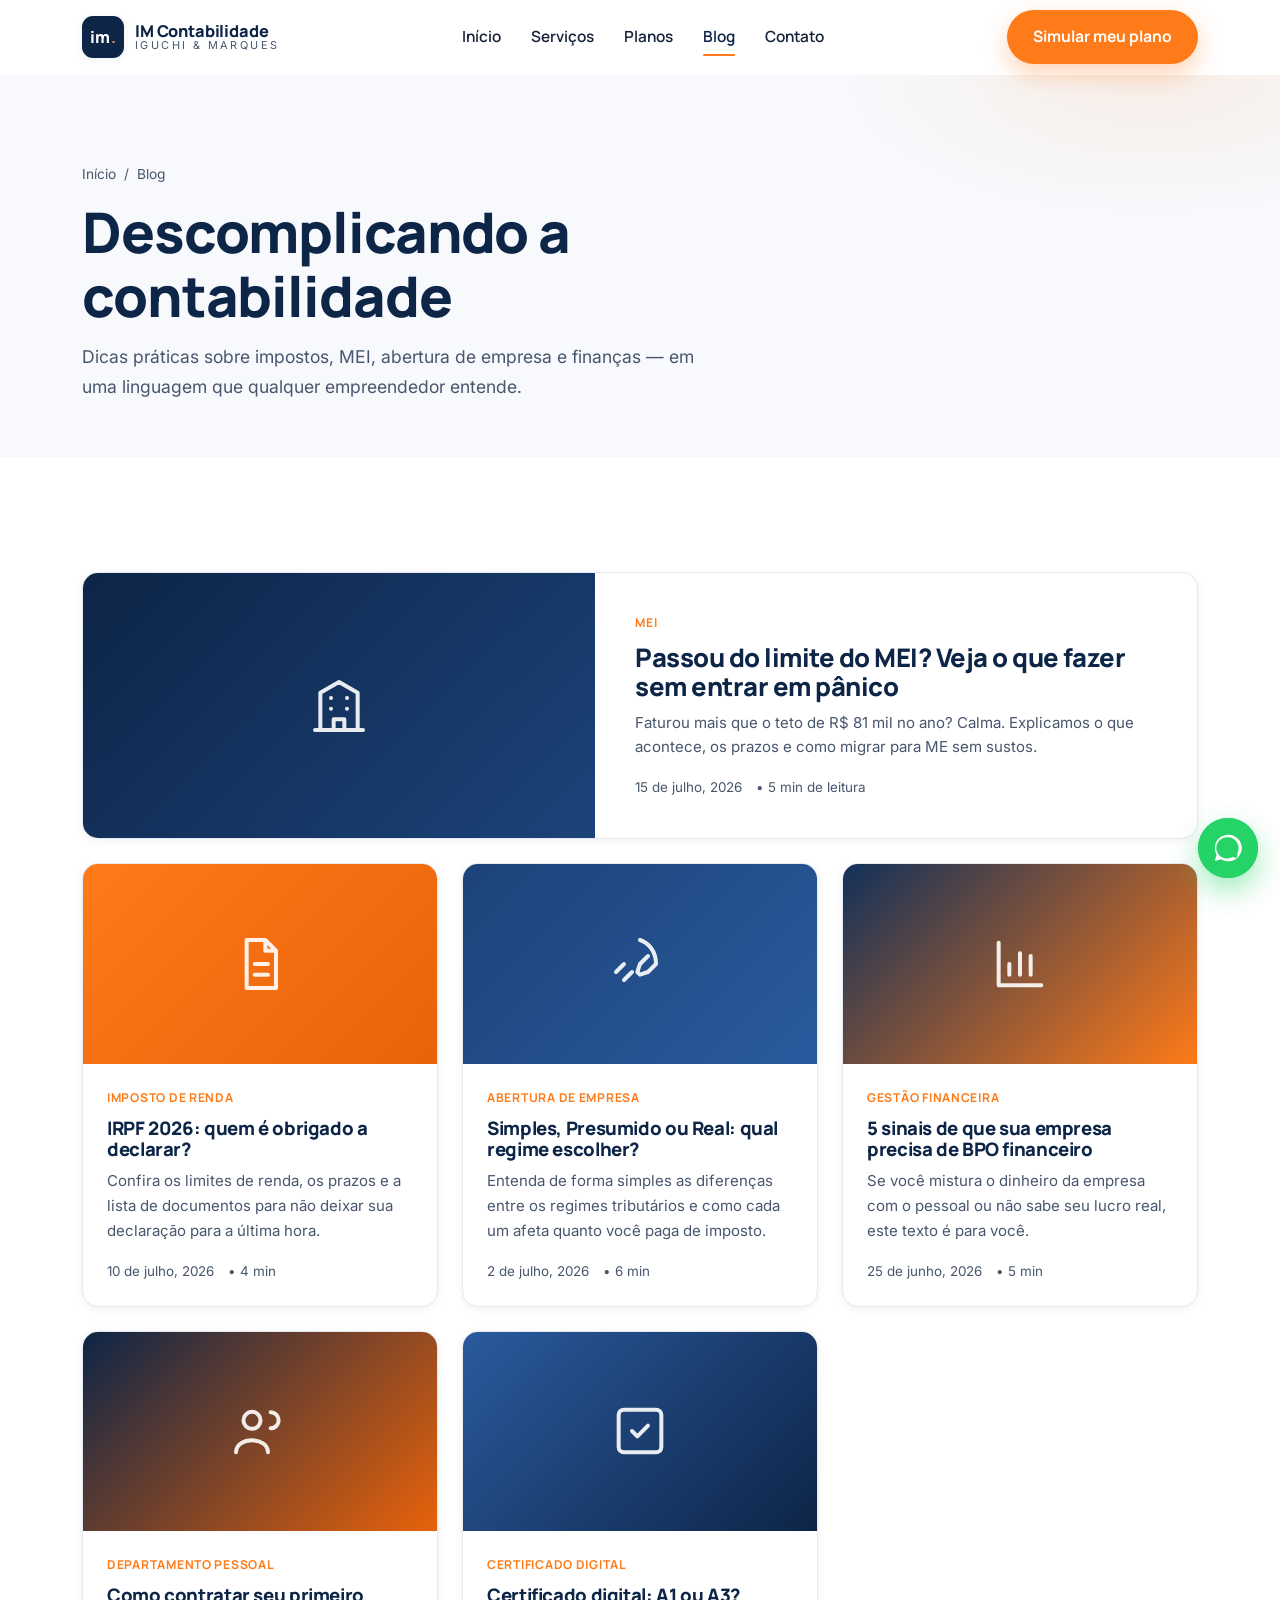
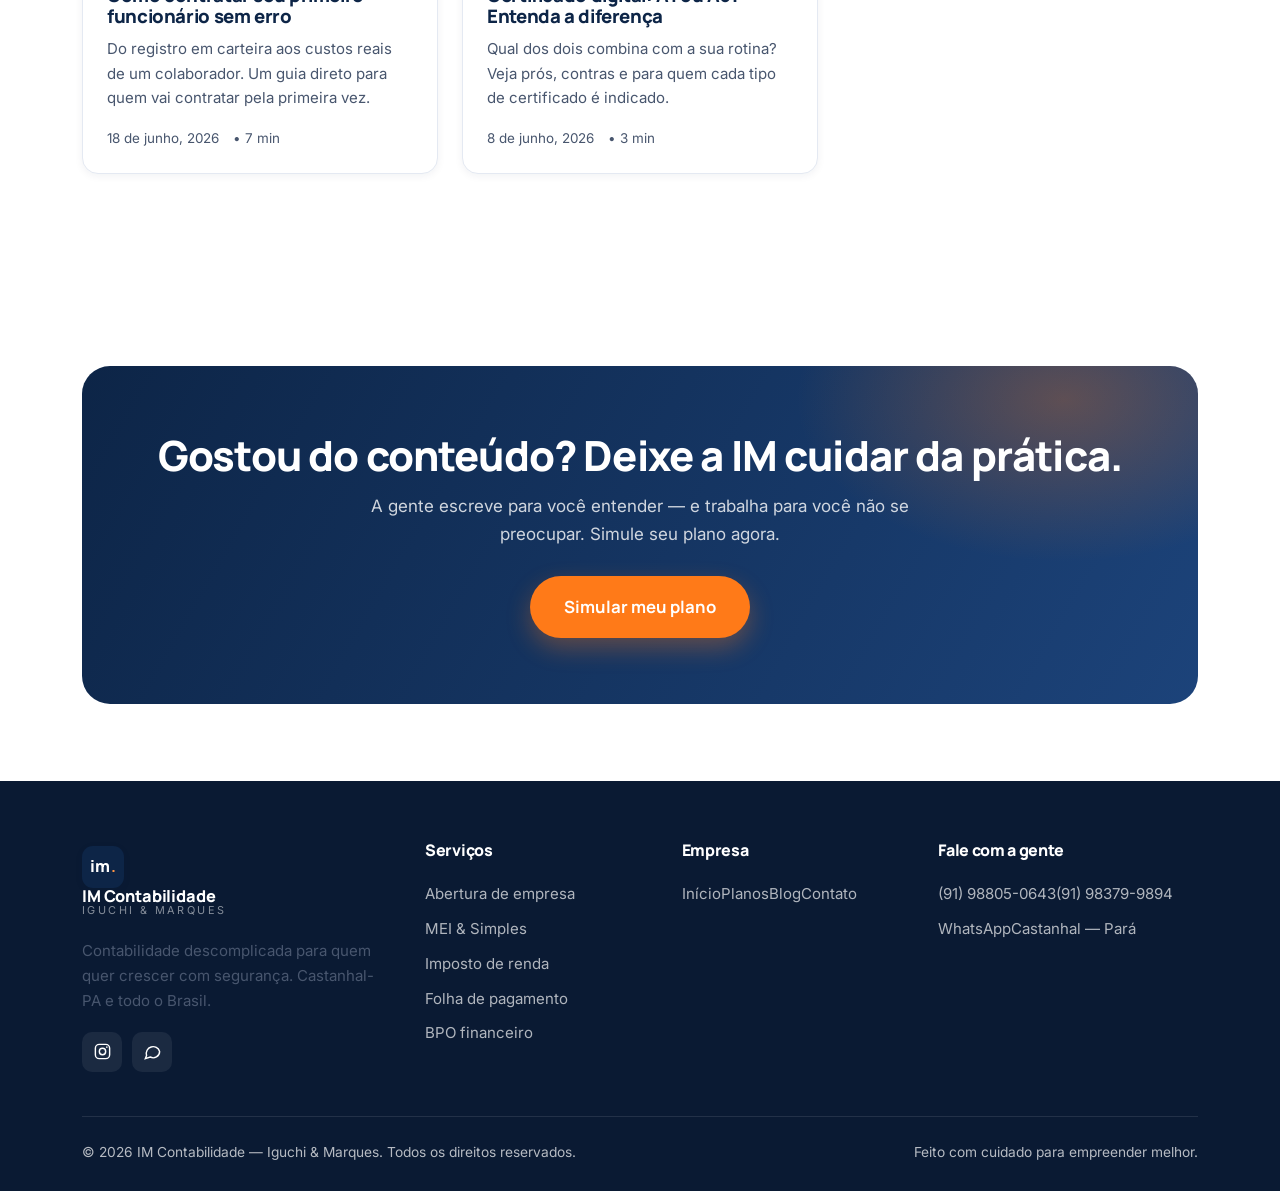
==== blog.html @ 1650a748 "Site institucional da IM Contabilidade (v1) Site estatico (HTML/CSS/JS puro) para a Iguchi & Marques" ====
<!DOCTYPE html>
<html lang="pt-BR">
<head>
  <meta charset="UTF-8" />
  <meta name="viewport" content="width=device-width, initial-scale=1.0" />
  <title>Blog — IM Contabilidade | Dicas de contabilidade e impostos</title>
  <meta name="description" content="Conteúdos práticos sobre MEI, imposto de renda, abertura de empresa e gestão financeira para empreendedores. Blog da IM Contabilidade." />
  <link rel="preconnect" href="https://fonts.googleapis.com" />
  <link rel="preconnect" href="https://fonts.gstatic.com" crossorigin />
  <link href="https://fonts.googleapis.com/css2?family=Manrope:wght@600;700;800&family=Inter:wght@400;500;600&display=swap" rel="stylesheet" />
  <link rel="icon" type="image/jpeg" href="assets/logo.jpeg" />
  <link rel="stylesheet" href="css/style.css" />
</head>
<body>

  <header class="header">
    <div class="container nav">
      <a href="index.html" class="logo" aria-label="IM Contabilidade">
        <span class="logo-mark"><span>im<b>.</b></span></span>
        <span class="logo-text"><strong>IM Contabilidade</strong><small>Iguchi &amp; Marques</small></span>
      </a>
      <nav class="nav-links">
        <a href="index.html">Início</a><a href="servicos.html">Serviços</a><a href="planos.html">Planos</a><a href="blog.html" class="active">Blog</a><a href="contato.html">Contato</a>
      </nav>
      <div class="nav-actions"><a href="planos.html" class="btn btn-primary">Simular meu plano</a></div>
      <button class="nav-toggle" aria-label="Menu"><span></span><span></span><span></span></button>
    </div>
    <div class="nav-mobile">
      <a href="index.html">Início</a><a href="servicos.html">Serviços</a><a href="planos.html">Planos</a><a href="blog.html">Blog</a><a href="contato.html">Contato</a>
      <a href="planos.html" class="btn btn-primary btn-block">Simular meu plano</a>
    </div>
  </header>

  <main>
    <section class="page-hero">
      <div class="container">
        <div class="crumbs reveal"><a href="index.html">Início</a> / <span>Blog</span></div>
        <h1 class="reveal d1">Descomplicando a contabilidade</h1>
        <p class="reveal d2">Dicas práticas sobre impostos, MEI, abertura de empresa e finanças — em uma linguagem que qualquer empreendedor entende.</p>
      </div>
    </section>

    <section class="section">
      <div class="container">
        <div class="grid grid-3">

          <!-- Post em destaque -->
          <div class="post-featured reveal">
            <article class="post-card">
              <a href="blog/mei-limite-faturamento.html" class="post-thumb" style="background:linear-gradient(135deg,var(--navy-800),var(--navy-600))">
                <svg viewBox="0 0 24 24" fill="none" stroke-width="1.5" stroke-linecap="round" stroke-linejoin="round"><path d="M3 21h18M5 21V7l7-4 7 4v14M9 9h.01M15 9h.01M9 13h.01M15 13h.01M10 21v-4h4v4"/></svg>
              </a>
              <div class="post-body">
                <span class="post-cat">MEI</span>
                <h3>Passou do limite do MEI? Veja o que fazer sem entrar em pânico</h3>
                <p>Faturou mais que o teto de R$ 81 mil no ano? Calma. Explicamos o que acontece, os prazos e como migrar para ME sem sustos.</p>
                <div class="post-meta"><span>15 de julho, 2026</span><span>• 5 min de leitura</span></div>
              </div>
            </article>
          </div>

          <article class="post-card reveal">
            <a href="blog/mei-limite-faturamento.html" class="post-thumb" style="background:linear-gradient(135deg,var(--orange-500),var(--orange-600))">
              <svg viewBox="0 0 24 24" fill="none" stroke-width="1.5" stroke-linecap="round" stroke-linejoin="round"><path d="M7 3h7l4 4v14H7zM14 3v4h4M10 12h5M10 16h5"/></svg>
            </a>
            <div class="post-body">
              <span class="post-cat">Imposto de Renda</span>
              <h3>IRPF 2026: quem é obrigado a declarar?</h3>
              <p>Confira os limites de renda, os prazos e a lista de documentos para não deixar sua declaração para a última hora.</p>
              <div class="post-meta"><span>10 de julho, 2026</span><span>• 4 min</span></div>
            </div>
          </article>

          <article class="post-card reveal d1">
            <a href="blog/mei-limite-faturamento.html" class="post-thumb" style="background:linear-gradient(135deg,var(--navy-600),var(--navy-500))">
              <svg viewBox="0 0 24 24" fill="none" stroke-width="1.5" stroke-linecap="round" stroke-linejoin="round"><path d="M12 3c3 1 6 4 6 9l-3 3-3 1-1-1 1-3 3-3M9 15l-3 3M6 12l-3 3"/></svg>
            </a>
            <div class="post-body">
              <span class="post-cat">Abertura de Empresa</span>
              <h3>Simples, Presumido ou Real: qual regime escolher?</h3>
              <p>Entenda de forma simples as diferenças entre os regimes tributários e como cada um afeta quanto você paga de imposto.</p>
              <div class="post-meta"><span>2 de julho, 2026</span><span>• 6 min</span></div>
            </div>
          </article>

          <article class="post-card reveal d2">
            <a href="blog/mei-limite-faturamento.html" class="post-thumb" style="background:linear-gradient(135deg,var(--navy-700),var(--orange-500))">
              <svg viewBox="0 0 24 24" fill="none" stroke-width="1.5" stroke-linecap="round" stroke-linejoin="round"><path d="M4 20V4M4 20h16M8 16v-4M12 16V8M16 16v-7"/></svg>
            </a>
            <div class="post-body">
              <span class="post-cat">Gestão Financeira</span>
              <h3>5 sinais de que sua empresa precisa de BPO financeiro</h3>
              <p>Se você mistura o dinheiro da empresa com o pessoal ou não sabe seu lucro real, este texto é para você.</p>
              <div class="post-meta"><span>25 de junho, 2026</span><span>• 5 min</span></div>
            </div>
          </article>

          <article class="post-card reveal">
            <a href="blog/mei-limite-faturamento.html" class="post-thumb" style="background:linear-gradient(135deg,var(--navy-800),var(--orange-600))">
              <svg viewBox="0 0 24 24" fill="none" stroke-width="1.5" stroke-linecap="round" stroke-linejoin="round"><circle cx="9" cy="8" r="3.2"/><path d="M3 20c0-3 3-4.5 6-4.5s6 1.5 6 4.5M16 5a3 3 0 010 6"/></svg>
            </a>
            <div class="post-body">
              <span class="post-cat">Departamento Pessoal</span>
              <h3>Como contratar seu primeiro funcionário sem erro</h3>
              <p>Do registro em carteira aos custos reais de um colaborador. Um guia direto para quem vai contratar pela primeira vez.</p>
              <div class="post-meta"><span>18 de junho, 2026</span><span>• 7 min</span></div>
            </div>
          </article>

          <article class="post-card reveal d1">
            <a href="blog/mei-limite-faturamento.html" class="post-thumb" style="background:linear-gradient(135deg,var(--navy-500),var(--navy-800))">
              <svg viewBox="0 0 24 24" fill="none" stroke-width="1.5" stroke-linecap="round" stroke-linejoin="round"><rect x="4" y="4" width="16" height="16" rx="2"/><path d="M9 12l2 2 4-4"/></svg>
            </a>
            <div class="post-body">
              <span class="post-cat">Certificado Digital</span>
              <h3>Certificado digital: A1 ou A3? Entenda a diferença</h3>
              <p>Qual dos dois combina com a sua rotina? Veja prós, contras e para quem cada tipo de certificado é indicado.</p>
              <div class="post-meta"><span>8 de junho, 2026</span><span>• 3 min</span></div>
            </div>
          </article>

        </div>
      </div>
    </section>

    <section class="section--tight">
      <div class="container">
        <div class="cta-band reveal">
          <h2>Gostou do conteúdo? Deixe a IM cuidar da prática.</h2>
          <p>A gente escreve para você entender — e trabalha para você não se preocupar. Simule seu plano agora.</p>
          <div class="cta-actions"><a href="planos.html" class="btn btn-primary btn-lg">Simular meu plano</a></div>
        </div>
      </div>
    </section>
  </main>

  <footer class="footer">
    <div class="container">
      <div class="footer-grid">
        <div>
          <a href="index.html" class="logo"><span class="logo-mark"><span>im<b>.</b></span></span><span class="logo-text"><strong>IM Contabilidade</strong><small>Iguchi &amp; Marques</small></span></a>
          <p class="footer-desc">Contabilidade descomplicada para quem quer crescer com segurança. Castanhal-PA e todo o Brasil.</p>
          <div class="footer-social">
            <a href="https://instagram.com/imescritoriocontabilidade" target="_blank" rel="noopener" aria-label="Instagram"><svg viewBox="0 0 24 24" fill="none" stroke-width="1.8"><rect x="3" y="3" width="18" height="18" rx="5"/><circle cx="12" cy="12" r="4"/><circle cx="17.5" cy="6.5" r="1" fill="#fff" stroke="none"/></svg></a>
            <a data-wa="Olá! Vim pelo site da IM Contabilidade." aria-label="WhatsApp"><svg viewBox="0 0 24 24" fill="none" stroke-width="1.8"><path d="M3 21l1.5-4A8 8 0 1121 12a8 8 0 01-12 6.9L3 21z"/></svg></a>
          </div>
        </div>
        <div><h4>Serviços</h4><a href="servicos.html">Abertura de empresa</a><a href="servicos.html">MEI &amp; Simples</a><a href="servicos.html">Imposto de renda</a><a href="servicos.html">Folha de pagamento</a><a href="servicos.html">BPO financeiro</a></div>
        <div><h4>Empresa</h4><a href="index.html">Início</a><a href="planos.html">Planos</a><a href="blog.html">Blog</a><a href="contato.html">Contato</a></div>
        <div><h4>Fale com a gente</h4><a href="tel:+5591988050643">(91) 98805-0643</a><a href="tel:+5591983799894">(91) 98379-9894</a><a data-wa="Olá! Vim pelo site da IM Contabilidade.">WhatsApp</a><a href="#">Castanhal — Pará</a></div>
      </div>
      <div class="footer-bottom">
        <span>© <span data-year>2026</span> IM Contabilidade — Iguchi &amp; Marques. Todos os direitos reservados.</span>
        <span>Feito com cuidado para empreender melhor.</span>
      </div>
    </div>
  </footer>

  <a class="wa-float" data-wa="Olá! Vim pelo site da IM Contabilidade e gostaria de atendimento." aria-label="Falar no WhatsApp">
    <svg viewBox="0 0 24 24"><path d="M12 2a10 10 0 00-8.6 15l-1.3 4.7 4.8-1.3A10 10 0 1012 2zm0 2a8 8 0 016.9 12l.4.7-.8 2.8-2.9-.8-.6.3A8 8 0 1112 4z" fill="#fff"/></svg>
  </a>

  <script src="js/main.js"></script>
</body>
</html>
---- css/style.css ----
/* =========================================================
   IM Contabilidade — Design System
   Branco (base) · Navy (marca) · Laranja (acento)
   ========================================================= */

/* ---------- Tokens ---------- */
:root {
  /* Cores de marca */
  --navy-900: #0a1a33;
  --navy-800: #0d2547;
  --navy-700: #123059;
  --navy-600: #1c437a;
  --navy-500: #2a5a9e;
  --navy-100: #e8eef7;
  --navy-050: #f3f7fd;

  --orange-600: #e8620a;
  --orange-500: #ff7a18;
  --orange-400: #ff9445;
  --orange-100: #ffe8d6;

  /* Neutros */
  --white: #ffffff;
  --paper: #f7f9fc;
  --ink: #16233b;
  --ink-soft: #48566e;
  --line: #e4e9f2;

  /* Semânticos */
  --bg: var(--white);
  --text: var(--ink);
  --muted: var(--ink-soft);
  --brand: var(--navy-800);
  --accent: var(--orange-500);

  /* Tipografia */
  --font-head: "Manrope", "Segoe UI", system-ui, -apple-system, sans-serif;
  --font-body: "Inter", "Segoe UI", system-ui, -apple-system, sans-serif;

  /* Layout */
  --maxw: 1160px;
  --radius: 16px;
  --radius-sm: 10px;
  --radius-lg: 28px;

  /* Sombra */
  --shadow-sm: 0 2px 8px rgba(13, 37, 71, 0.06);
  --shadow: 0 12px 34px rgba(13, 37, 71, 0.10);
  --shadow-lg: 0 28px 60px rgba(13, 37, 71, 0.16);

  --ease: cubic-bezier(0.22, 1, 0.36, 1);
}

/* ---------- Reset ---------- */
*, *::before, *::after { box-sizing: border-box; }
* { margin: 0; }
html { scroll-behavior: smooth; -webkit-text-size-adjust: 100%; }
body {
  font-family: var(--font-body);
  color: var(--text);
  background: var(--bg);
  line-height: 1.65;
  font-size: 17px;
  -webkit-font-smoothing: antialiased;
  overflow-x: hidden;
}
img { max-width: 100%; display: block; }
a { color: inherit; text-decoration: none; }
button { font-family: inherit; cursor: pointer; border: none; background: none; }
ul { list-style: none; padding: 0; }

/* ---------- Tipografia ---------- */
h1, h2, h3, h4 { font-family: var(--font-head); line-height: 1.15; color: var(--brand); font-weight: 800; letter-spacing: -0.02em; }
h1 { font-size: clamp(2.1rem, 5vw, 3.5rem); }
h2 { font-size: clamp(1.7rem, 3.6vw, 2.6rem); }
h3 { font-size: clamp(1.2rem, 2vw, 1.45rem); }
p { color: var(--muted); }

/* ---------- Utilitários ---------- */
.container { width: 100%; max-width: var(--maxw); margin-inline: auto; padding-inline: 22px; }
.section { padding-block: clamp(64px, 9vw, 118px); }
.section--tight { padding-block: clamp(48px, 6vw, 80px); }
.center { text-align: center; }
.eyebrow {
  display: inline-flex; align-items: center; gap: 8px;
  font-family: var(--font-head); font-weight: 700; font-size: .82rem;
  letter-spacing: .12em; text-transform: uppercase; color: var(--accent);
  margin-bottom: 14px;
}
.eyebrow::before { content: ""; width: 26px; height: 2px; background: var(--accent); border-radius: 2px; }
.center .eyebrow::before { display: none; }
.lead { font-size: 1.12rem; color: var(--muted); max-width: 60ch; }
.center .lead { margin-inline: auto; }
.section-head { max-width: 640px; margin-bottom: 52px; }
.center.section-head { margin-inline: auto; }

/* ---------- Botões ---------- */
.btn {
  display: inline-flex; align-items: center; justify-content: center; gap: 9px;
  font-family: var(--font-head); font-weight: 700; font-size: .98rem;
  padding: 14px 26px; border-radius: 999px;
  transition: transform .25s var(--ease), box-shadow .25s var(--ease), background .25s;
  white-space: nowrap;
}
.btn svg { width: 18px; height: 18px; }
.btn-primary { background: var(--accent); color: #fff; box-shadow: 0 10px 24px rgba(255, 122, 24, .32); }
.btn-primary:hover { background: var(--orange-600); transform: translateY(-3px); box-shadow: 0 16px 30px rgba(255, 122, 24, .4); }
.btn-dark { background: var(--brand); color: #fff; }
.btn-dark:hover { background: var(--navy-900); transform: translateY(-3px); box-shadow: var(--shadow); }
.btn-ghost { background: transparent; color: var(--brand); border: 1.5px solid var(--line); }
.btn-ghost:hover { border-color: var(--brand); transform: translateY(-3px); }
.btn-white { background: #fff; color: var(--brand); }
.btn-white:hover { transform: translateY(-3px); box-shadow: var(--shadow-lg); }
.btn-lg { padding: 17px 34px; font-size: 1.05rem; }
.btn-block { width: 100%; }

/* ---------- Header / Nav ---------- */
.header {
  position: sticky; top: 0; z-index: 100;
  background: rgba(255, 255, 255, .82);
  backdrop-filter: saturate(180%) blur(14px);
  border-bottom: 1px solid transparent;
  transition: border-color .3s, box-shadow .3s;
}
.header.is-scrolled { border-color: var(--line); box-shadow: var(--shadow-sm); }
.nav { display: flex; align-items: center; justify-content: space-between; height: 74px; }
.nav-links { display: flex; align-items: center; gap: 30px; }
.nav-links a { font-family: var(--font-head); font-weight: 600; font-size: .96rem; color: var(--ink); position: relative; padding: 4px 0; }
.nav-links a::after {
  content: ""; position: absolute; left: 0; bottom: -2px; width: 0; height: 2px;
  background: var(--accent); border-radius: 2px; transition: width .3s var(--ease);
}
.nav-links a:hover::after, .nav-links a.active::after { width: 100%; }
.nav-links a.active { color: var(--brand); }
.nav-actions { display: flex; align-items: center; gap: 14px; }
.nav-toggle { display: none; width: 44px; height: 44px; border-radius: 12px; position: relative; }
.nav-toggle span { position: absolute; left: 11px; right: 11px; height: 2px; background: var(--brand); border-radius: 2px; transition: .3s var(--ease); }
.nav-toggle span:nth-child(1) { top: 15px; }
.nav-toggle span:nth-child(2) { top: 21px; }
.nav-toggle span:nth-child(3) { top: 27px; }
body.nav-open .nav-toggle span:nth-child(1) { top: 21px; transform: rotate(45deg); }
body.nav-open .nav-toggle span:nth-child(2) { opacity: 0; }
body.nav-open .nav-toggle span:nth-child(3) { top: 21px; transform: rotate(-45deg); }

/* Logo */
.logo { display: inline-flex; align-items: center; gap: 11px; }
.logo-mark { width: 42px; height: 42px; border-radius: 11px; background: var(--brand); display: grid; place-items: center; box-shadow: var(--shadow-sm); }
.logo-mark span { font-family: var(--font-head); font-weight: 800; color: #fff; font-size: 1.02rem; letter-spacing: .02em; }
.logo-mark span b { color: var(--orange-400); }
.logo-text { display: flex; flex-direction: column; line-height: 1.05; }
.logo-text strong { font-family: var(--font-head); font-weight: 800; color: var(--brand); font-size: 1.02rem; letter-spacing: -.01em; }
.logo-text small { font-size: .68rem; letter-spacing: .22em; text-transform: uppercase; color: var(--muted); }

/* ---------- Hero ---------- */
.hero { position: relative; padding-block: clamp(56px, 8vw, 104px); overflow: hidden; }
.hero::before {
  content: ""; position: absolute; inset: 0; z-index: -2;
  background:
    radial-gradient(60% 60% at 85% 12%, rgba(255, 122, 24, .10), transparent 60%),
    radial-gradient(50% 60% at 10% 20%, rgba(42, 90, 158, .10), transparent 60%),
    var(--paper);
}
.hero-grid { display: grid; grid-template-columns: 1.05fr .95fr; gap: 56px; align-items: center; }
.hero h1 { margin-bottom: 20px; }
.hero h1 .hl { color: var(--accent); }
.hero p { font-size: 1.16rem; max-width: 52ch; margin-bottom: 30px; }
.hero-cta { display: flex; flex-wrap: wrap; gap: 14px; margin-bottom: 30px; }
.hero-trust { display: flex; align-items: center; gap: 20px; flex-wrap: wrap; color: var(--muted); font-size: .92rem; }
.hero-trust b { color: var(--brand); }
.pill {
  display: inline-flex; align-items: center; gap: 8px; background: #fff;
  border: 1px solid var(--line); border-radius: 999px; padding: 7px 15px;
  font-family: var(--font-head); font-weight: 700; font-size: .82rem; color: var(--brand);
  box-shadow: var(--shadow-sm); margin-bottom: 20px;
}
.pill .dot { width: 8px; height: 8px; border-radius: 50%; background: #22c55e; box-shadow: 0 0 0 4px rgba(34,197,94,.18); animation: pulse 2s infinite; }
@keyframes pulse { 50% { box-shadow: 0 0 0 7px rgba(34,197,94,0); } }

/* Hero visual card */
.hero-card {
  position: relative; background: var(--brand); border-radius: var(--radius-lg);
  padding: 30px; color: #fff; box-shadow: var(--shadow-lg);
  overflow: hidden;
}
.hero-card::after { content: ""; position: absolute; width: 240px; height: 240px; right: -70px; top: -70px; background: radial-gradient(circle, rgba(255,122,24,.35), transparent 65%); }
.hero-card h4 { color: #fff; font-size: 1.05rem; margin-bottom: 4px; }
.hero-card .muted { color: rgba(255,255,255,.62); font-size: .88rem; }
.hero-card-head { display: flex; align-items: center; justify-content: space-between; margin-bottom: 22px; position: relative; }
.hero-card-tag { background: rgba(255,255,255,.12); padding: 6px 12px; border-radius: 999px; font-size: .74rem; font-weight: 700; font-family: var(--font-head); letter-spacing: .05em; }
.mini-row { display: flex; align-items: center; gap: 13px; padding: 13px 0; border-top: 1px solid rgba(255,255,255,.10); }
.mini-ic { width: 40px; height: 40px; border-radius: 11px; background: rgba(255,255,255,.10); display: grid; place-items: center; flex: none; }
.mini-ic svg { width: 20px; height: 20px; stroke: var(--orange-400); }
.mini-row .grow { flex: 1; }
.mini-row .grow b { display: block; font-family: var(--font-head); font-size: .96rem; }
.mini-row .grow small { color: rgba(255,255,255,.6); font-size: .8rem; }
.mini-row .val { font-family: var(--font-head); font-weight: 800; color: var(--orange-400); }
.hero-float {
  position: absolute; background: #fff; color: var(--brand); border-radius: 14px;
  padding: 12px 16px; box-shadow: var(--shadow-lg); display: flex; align-items: center; gap: 10px;
  font-family: var(--font-head); font-weight: 700; font-size: .86rem;
  animation: float 4s ease-in-out infinite;
}
.hero-float.f1 { left: -26px; bottom: 44px; }
.hero-float .badge { width: 34px; height: 34px; border-radius: 9px; background: var(--orange-100); color: var(--orange-600); display: grid; place-items: center; }
.hero-float small { display: block; font-weight: 500; color: var(--muted); font-size: .74rem; }
@keyframes float { 50% { transform: translateY(-11px); } }
.hero-float.f2 { right: -18px; top: 26px; }
.hero-float.f2 .badge { background: var(--navy-050); color: var(--brand); }
.hero-float.f2 .stars { color: var(--orange-500); font-size: .8rem; letter-spacing: 1px; }

/* ---------- Moldura de foto ---------- */
.photo-frame { position: relative; }
.photo-frame img { position: relative; z-index: 1; width: 100%; border-radius: var(--radius-lg); box-shadow: var(--shadow-lg); object-fit: cover; }
.photo-frame::after { content: ""; position: absolute; z-index: 0; right: -22px; bottom: -22px; width: 62%; height: 68%; background: radial-gradient(circle at bottom right, rgba(255,122,24,.9), transparent 72%); border-radius: var(--radius-lg); }
.photo-frame::before { content: ""; position: absolute; z-index: 0; left: -22px; top: -22px; width: 46%; height: 46%; border: 2px solid var(--navy-100); border-radius: var(--radius-lg); }

/* ---------- Quem somos ---------- */
.about-grid { display: grid; grid-template-columns: .95fr 1.05fr; gap: 56px; align-items: center; }
.about-badges { display: flex; gap: 12px; flex-wrap: wrap; margin-top: 26px; }
.about-badge { display: inline-flex; align-items: center; gap: 9px; background: #fff; border: 1px solid var(--line); border-radius: 999px; padding: 10px 16px; font-family: var(--font-head); font-weight: 700; font-size: .88rem; color: var(--brand); box-shadow: var(--shadow-sm); }
.about-badge svg { width: 18px; height: 18px; stroke: var(--accent); }

/* ---------- Logos / marquee de confiança ---------- */
.trustbar { border-block: 1px solid var(--line); background: #fff; }
.trustbar .container { display: flex; align-items: center; justify-content: space-between; gap: 30px; flex-wrap: wrap; padding-block: 26px; }
.trustbar span { font-family: var(--font-head); font-weight: 700; color: var(--muted); font-size: .95rem; opacity: .8; }

/* ---------- Stats ---------- */
.stats { display: grid; grid-template-columns: repeat(4, 1fr); gap: 22px; }
.stat { background: #fff; border: 1px solid var(--line); border-radius: var(--radius); padding: 30px 26px; box-shadow: var(--shadow-sm); }
.stat .num { font-family: var(--font-head); font-weight: 800; font-size: clamp(2rem, 4vw, 2.7rem); color: var(--brand); line-height: 1; }
.stat .num .u { color: var(--accent); }
.stat p { margin-top: 8px; font-size: .95rem; color: var(--ink-soft); }
/* Dentro da faixa escura, o card é branco: força texto escuro (senão .dark p deixa branco/invisível) */
.dark .stat .num { color: var(--brand); }
.dark .stat p { color: var(--ink-soft); }

/* ---------- Cards de serviço ---------- */
.grid { display: grid; gap: 24px; }
.grid-3 { grid-template-columns: repeat(3, 1fr); }
.grid-2 { grid-template-columns: repeat(2, 1fr); }
.card {
  background: #fff; border: 1px solid var(--line); border-radius: var(--radius);
  padding: 30px; box-shadow: var(--shadow-sm); position: relative;
  transition: transform .35s var(--ease), box-shadow .35s var(--ease), border-color .35s;
}
.card:hover { transform: translateY(-8px); box-shadow: var(--shadow); border-color: transparent; }
.card-ic { width: 56px; height: 56px; border-radius: 15px; background: var(--navy-050); display: grid; place-items: center; margin-bottom: 20px; transition: background .35s, transform .35s var(--ease); }
.card-ic svg { width: 27px; height: 27px; stroke: var(--brand); transition: stroke .35s; }
.card:hover .card-ic { background: var(--brand); transform: rotate(-6deg) scale(1.05); }
.card:hover .card-ic svg { stroke: var(--orange-400); }
.card h3 { margin-bottom: 9px; }
.card p { font-size: .96rem; }
.card-link { margin-top: 16px; display: inline-flex; align-items: center; gap: 6px; font-family: var(--font-head); font-weight: 700; font-size: .9rem; color: var(--accent); }
.card-link svg { width: 16px; height: 16px; transition: transform .3s var(--ease); }
.card:hover .card-link svg { transform: translateX(4px); }

/* ---------- Faixa "Por quê" (dark) ---------- */
.dark { background: var(--brand); color: #fff; position: relative; overflow: hidden; }
.dark::before { content:""; position:absolute; inset:0; z-index:0; background: radial-gradient(50% 60% at 80% 10%, rgba(255,122,24,.14), transparent 60%), radial-gradient(50% 60% at 5% 90%, rgba(42,90,158,.28), transparent 55%); }
.dark .container { position: relative; z-index: 1; }
.dark h2, .dark h3 { color: #fff; }
.dark .eyebrow { color: var(--orange-400); }
.dark p { color: rgba(255,255,255,.72); }
.feat { display: flex; gap: 16px; align-items: flex-start; }
.feat-ic { width: 48px; height: 48px; border-radius: 13px; background: rgba(255,255,255,.08); display: grid; place-items: center; flex: none; border: 1px solid rgba(255,255,255,.10); }
.feat-ic svg { width: 23px; height: 23px; stroke: var(--orange-400); }
.feat h3 { font-size: 1.12rem; margin-bottom: 5px; }

/* ---------- Steps / processo ---------- */
.steps { display: grid; grid-template-columns: repeat(4, 1fr); gap: 24px; counter-reset: step; }
.step { position: relative; padding-top: 12px; }
.step-n { font-family: var(--font-head); font-weight: 800; font-size: 1.05rem; width: 46px; height: 46px; border-radius: 50%; display: grid; place-items: center; background: var(--orange-100); color: var(--orange-600); margin-bottom: 16px; }
.step h3 { font-size: 1.1rem; margin-bottom: 6px; }
.step p { font-size: .93rem; }

/* ---------- Planos ---------- */
.plans { display: grid; grid-template-columns: repeat(3, 1fr); gap: 24px; align-items: stretch; }
.plan { background: #fff; border: 1px solid var(--line); border-radius: var(--radius-lg); padding: 34px 30px; display: flex; flex-direction: column; box-shadow: var(--shadow-sm); transition: transform .35s var(--ease), box-shadow .35s; }
.plan:hover { transform: translateY(-8px); box-shadow: var(--shadow); }
.plan.featured { background: var(--brand); color: #fff; border-color: transparent; box-shadow: var(--shadow-lg); position: relative; }
.plan.featured h3, .plan.featured .price { color: #fff; }
.plan.featured p, .plan.featured li { color: rgba(255,255,255,.8); }
.plan-tag { position: absolute; top: 20px; right: 22px; background: var(--accent); color: #fff; font-family: var(--font-head); font-weight: 700; font-size: .72rem; padding: 6px 12px; border-radius: 999px; letter-spacing: .04em; }
.plan h3 { margin-bottom: 6px; }
.plan .desc { font-size: .92rem; margin-bottom: 20px; }
.price { font-family: var(--font-head); font-weight: 800; color: var(--brand); font-size: 2.4rem; line-height: 1; }
.price small { font-size: .95rem; font-weight: 600; color: var(--muted); }
.plan.featured .price small { color: rgba(255,255,255,.7); }
.price-note { font-size: .82rem; color: var(--muted); margin-top: 6px; margin-bottom: 22px; }
.plan.featured .price-note { color: rgba(255,255,255,.6); }
.plan ul { display: flex; flex-direction: column; gap: 12px; margin-bottom: 26px; flex: 1; }
.plan li { display: flex; gap: 10px; align-items: flex-start; font-size: .94rem; color: var(--ink-soft); }
.plan li svg { width: 20px; height: 20px; flex: none; stroke: var(--orange-500); margin-top: 1px; }
.plan.featured li svg { stroke: var(--orange-400); }

/* ---------- Simulador ---------- */
.simulator { background: #fff; border: 1px solid var(--line); border-radius: var(--radius-lg); box-shadow: var(--shadow); overflow: hidden; }
.sim-grid { display: grid; grid-template-columns: 1.15fr .85fr; }
.sim-form { padding: clamp(28px, 4vw, 46px); }
.sim-side { background: var(--brand); color: #fff; padding: clamp(28px, 4vw, 46px); position: relative; overflow: hidden; }
.sim-side::before { content:""; position:absolute; width:280px;height:280px; right:-90px; bottom:-90px; background: radial-gradient(circle, rgba(255,122,24,.3), transparent 65%); }
.sim-progress { display: flex; gap: 8px; margin-bottom: 30px; }
.sim-progress i { height: 5px; flex: 1; border-radius: 999px; background: var(--line); transition: background .4s; }
.sim-progress i.done { background: var(--accent); }
.sim-step { display: none; animation: fadeUp .5s var(--ease); }
.sim-step.active { display: block; }
.sim-step h3 { font-size: 1.35rem; margin-bottom: 6px; }
.sim-step > p { margin-bottom: 24px; font-size: .96rem; }
.sim-q-num { font-family: var(--font-head); font-weight: 700; color: var(--accent); font-size: .82rem; letter-spacing: .08em; text-transform: uppercase; margin-bottom: 8px; display:block; }
.opt-grid { display: grid; grid-template-columns: repeat(2, 1fr); gap: 12px; }
.opt {
  border: 1.5px solid var(--line); border-radius: var(--radius-sm); padding: 16px 18px;
  display: flex; align-items: center; gap: 12px; transition: .25s var(--ease); text-align: left; background:#fff;
}
.opt:hover { border-color: var(--navy-500); transform: translateY(-2px); }
.opt.selected { border-color: var(--accent); background: var(--orange-100); box-shadow: 0 0 0 3px rgba(255,122,24,.12); }
.opt .opt-ic { width: 40px; height: 40px; border-radius: 10px; background: var(--navy-050); display: grid; place-items: center; flex: none; }
.opt.selected .opt-ic { background: #fff; }
.opt .opt-ic svg { width: 20px; height: 20px; stroke: var(--brand); }
.opt b { font-family: var(--font-head); font-size: .96rem; color: var(--ink); display: block; }
.opt small { color: var(--muted); font-size: .82rem; }
.field { margin-bottom: 16px; }
.field label { display: block; font-family: var(--font-head); font-weight: 700; font-size: .9rem; color: var(--brand); margin-bottom: 7px; }
.field input, .field select, .field textarea {
  width: 100%; padding: 13px 15px; border: 1.5px solid var(--line); border-radius: var(--radius-sm);
  font-family: inherit; font-size: 1rem; color: var(--ink); background: #fff; transition: border-color .2s, box-shadow .2s;
}
.field input:focus, .field select:focus, .field textarea:focus { outline: none; border-color: var(--accent); box-shadow: 0 0 0 3px rgba(255,122,24,.12); }
.sim-nav { display: flex; justify-content: space-between; align-items: center; margin-top: 28px; gap: 12px; }
.sim-back { color: var(--muted); font-family: var(--font-head); font-weight: 600; font-size: .92rem; display: inline-flex; align-items: center; gap: 6px; }
.sim-back:hover { color: var(--brand); }
.sim-back svg { width: 16px; height: 16px; }

/* Painel de resultado (side) */
.sim-side-inner { position: relative; z-index: 1; }
.sim-side .eyebrow { color: var(--orange-400); }
.result-price { font-family: var(--font-head); font-weight: 800; font-size: 2.8rem; line-height: 1; margin: 6px 0; }
.result-price small { font-size: 1rem; color: rgba(255,255,255,.7); font-weight: 600; }
.result-plan { display: inline-flex; align-items: center; gap: 8px; background: rgba(255,255,255,.12); padding: 7px 14px; border-radius: 999px; font-family: var(--font-head); font-weight: 700; font-size: .85rem; margin-bottom: 20px; }
.result-list { margin: 22px 0; display: flex; flex-direction: column; gap: 11px; }
.result-list li { display: flex; gap: 10px; align-items: flex-start; font-size: .9rem; color: rgba(255,255,255,.82); }
.result-list li svg { width: 18px; height: 18px; flex: none; stroke: var(--orange-400); margin-top: 1px; }
.result-empty { color: rgba(255,255,255,.55); font-size: .95rem; }
.result-note { font-size: .78rem; color: rgba(255,255,255,.5); margin-top: 14px; }

/* ---------- Depoimentos ---------- */
.quote { background: #fff; border: 1px solid var(--line); border-radius: var(--radius); padding: 30px; box-shadow: var(--shadow-sm); }
.quote .stars { color: var(--orange-500); letter-spacing: 3px; margin-bottom: 14px; font-size: 1.05rem; }
.quote p { color: var(--ink); font-size: 1.02rem; }
.quote-by { display: flex; align-items: center; gap: 13px; margin-top: 20px; }
.avatar { width: 46px; height: 46px; border-radius: 50%; background: var(--brand); color: #fff; display: grid; place-items: center; font-family: var(--font-head); font-weight: 800; }
.quote-by b { font-family: var(--font-head); color: var(--brand); display: block; font-size: .96rem; }
.quote-by small { color: var(--muted); }

/* ---------- FAQ ---------- */
.faq { max-width: 780px; margin-inline: auto; }
.faq-item { border-bottom: 1px solid var(--line); }
.faq-q { width: 100%; text-align: left; display: flex; justify-content: space-between; align-items: center; gap: 16px; padding: 22px 4px; font-family: var(--font-head); font-weight: 700; font-size: 1.06rem; color: var(--brand); }
.faq-q .ic { width: 30px; height: 30px; border-radius: 8px; background: var(--navy-050); display: grid; place-items: center; flex: none; transition: .3s var(--ease); }
.faq-q .ic svg { width: 18px; height: 18px; stroke: var(--brand); transition: transform .3s; }
.faq-item.open .ic { background: var(--accent); }
.faq-item.open .ic svg { stroke: #fff; transform: rotate(45deg); }
.faq-a { max-height: 0; overflow: hidden; transition: max-height .4s var(--ease); }
.faq-a p { padding: 0 4px 22px; font-size: .98rem; }

/* ---------- CTA ---------- */
.cta-band { background: linear-gradient(120deg, var(--navy-800), var(--navy-600)); border-radius: var(--radius-lg); padding: clamp(38px, 6vw, 66px); color: #fff; position: relative; overflow: hidden; text-align: center; }
.cta-band::before { content:""; position:absolute; inset:0; background: radial-gradient(40% 80% at 88% 10%, rgba(255,122,24,.3), transparent 60%); }
.cta-band > * { position: relative; z-index: 1; }
.cta-band h2 { color: #fff; margin-bottom: 12px; }
.cta-band p { color: rgba(255,255,255,.8); max-width: 54ch; margin: 0 auto 28px; }
.cta-actions { display: flex; gap: 14px; justify-content: center; flex-wrap: wrap; }

/* ---------- Footer ---------- */
.footer { background: var(--navy-900); color: rgba(255,255,255,.7); padding-block: 60px 28px; }
.footer-grid { display: grid; grid-template-columns: 1.4fr 1fr 1fr 1.2fr; gap: 40px; }
.footer h4 { color: #fff; font-size: 1rem; margin-bottom: 18px; font-family: var(--font-head); }
.footer a { color: rgba(255,255,255,.68); font-size: .94rem; display: inline-block; padding: 5px 0; transition: color .2s; }
.footer a:hover { color: var(--orange-400); }
.footer .logo-text strong { color: #fff; }
.footer .logo-text small { color: rgba(255,255,255,.5); }
.footer-desc { margin: 18px 0; font-size: .94rem; max-width: 34ch; }
.footer-social { display: flex; gap: 10px; }
.footer-social a { width: 40px; height: 40px; border-radius: 10px; background: rgba(255,255,255,.07); display: grid; place-items: center; padding: 0; }
.footer-social a:hover { background: var(--accent); }
.footer-social svg { width: 19px; height: 19px; stroke: #fff; }
.footer-bottom { border-top: 1px solid rgba(255,255,255,.1); margin-top: 44px; padding-top: 24px; display: flex; justify-content: space-between; gap: 16px; flex-wrap: wrap; font-size: .86rem; }

/* ---------- WhatsApp flutuante ---------- */
.wa-float { position: fixed; right: 22px; bottom: 22px; z-index: 90; width: 60px; height: 60px; border-radius: 50%; background: #25d366; display: grid; place-items: center; box-shadow: 0 12px 28px rgba(37,211,102,.45); transition: transform .3s var(--ease); }
.wa-float:hover { transform: scale(1.08); }
.wa-float svg { width: 32px; height: 32px; fill: #fff; }
.wa-float::after { content:""; position:absolute; inset:0; border-radius:50%; border:2px solid #25d366; animation: ring 2.4s ease-out infinite; }
@keyframes ring { 0%{transform:scale(1);opacity:.7} 100%{transform:scale(1.5);opacity:0} }

/* ---------- Pop-up de lead ---------- */
.modal-overlay { position: fixed; inset: 0; z-index: 200; background: rgba(10,26,51,.55); backdrop-filter: blur(4px); display: grid; place-items: center; padding: 20px; opacity: 0; visibility: hidden; transition: opacity .3s, visibility .3s; }
.modal-overlay.open { opacity: 1; visibility: visible; }
.modal { background: #fff; border-radius: var(--radius-lg); max-width: 480px; width: 100%; box-shadow: var(--shadow-lg); overflow: hidden; transform: translateY(20px) scale(.98); transition: transform .35s var(--ease); }
.modal-overlay.open .modal { transform: none; }
.modal-head { background: var(--brand); color: #fff; padding: 28px 30px; position: relative; overflow: hidden; }
.modal-head::before { content:""; position:absolute; width:180px;height:180px;right:-60px;top:-60px; background: radial-gradient(circle, rgba(255,122,24,.4), transparent 65%); }
.modal-head .sla { display:inline-flex; align-items:center; gap:7px; background: rgba(255,255,255,.14); padding: 6px 12px; border-radius: 999px; font-family: var(--font-head); font-weight:700; font-size:.78rem; margin-bottom: 12px; position: relative; }
.modal-head h3 { color:#fff; font-size: 1.35rem; position: relative; }
.modal-head p { color: rgba(255,255,255,.78); font-size: .92rem; margin-top: 6px; position: relative; }
.modal-body { padding: 26px 30px 30px; }
.modal-close { position: absolute; top: 16px; right: 16px; width: 34px; height: 34px; border-radius: 9px; background: rgba(255,255,255,.15); display: grid; place-items: center; z-index: 2; }
.modal-close svg { width: 18px; height: 18px; stroke: #fff; }
.modal-close:hover { background: rgba(255,255,255,.28); }

/* ---------- Página: cabeçalho interno ---------- */
.page-hero { background: var(--paper); padding-block: clamp(48px, 7vw, 88px) clamp(40px, 5vw, 56px); position: relative; overflow: hidden; }
.page-hero::before { content:""; position:absolute; inset:0; z-index:0; background: radial-gradient(40% 60% at 90% 0%, rgba(255,122,24,.09), transparent 60%); }
.page-hero .container { position: relative; z-index: 1; }
.crumbs { font-size: .86rem; color: var(--muted); margin-bottom: 14px; display:flex; gap:8px; align-items:center; }
.crumbs a:hover { color: var(--accent); }
.page-hero h1 { max-width: 16ch; }
.page-hero p { max-width: 56ch; margin-top: 14px; font-size: 1.1rem; }

/* ---------- Blog ---------- */
.post-card { background:#fff; border:1px solid var(--line); border-radius: var(--radius); overflow: hidden; box-shadow: var(--shadow-sm); transition: transform .35s var(--ease), box-shadow .35s; display:flex; flex-direction:column; }
.post-card:hover { transform: translateY(-8px); box-shadow: var(--shadow); }
.post-thumb { aspect-ratio: 16/9; position: relative; overflow: hidden; display:grid; place-items:center; }
.post-thumb svg { width: 64px; height: 64px; stroke: rgba(255,255,255,.9); }
.post-body { padding: 24px; display:flex; flex-direction:column; flex:1; }
.post-cat { font-family: var(--font-head); font-weight:700; font-size:.76rem; letter-spacing:.06em; text-transform:uppercase; color: var(--accent); margin-bottom: 10px; }
.post-body h3 { font-size: 1.16rem; margin-bottom: 9px; }
.post-body p { font-size:.94rem; flex:1; }
.post-meta { margin-top: 16px; font-size:.84rem; color: var(--muted); display:flex; gap:14px; }
.post-featured { grid-column: 1 / -1; }
.post-featured .post-card { flex-direction: row; }
.post-featured .post-thumb { flex: 0 0 46%; aspect-ratio: auto; }
.post-featured .post-body { justify-content: center; padding: 40px; }
.post-featured .post-body h3 { font-size: 1.6rem; }

/* Artigo (post single) */
.article { max-width: 760px; margin-inline: auto; }
.article p, .article ul li { color: var(--ink-soft); font-size: 1.08rem; margin-bottom: 20px; line-height: 1.75; }
.article ul { list-style: disc; padding-left: 24px; margin-bottom: 20px; }
.article ul li { margin-bottom: 10px; }
.article h2 { margin: 40px 0 16px; }
.article h3 { margin: 30px 0 12px; }
.article blockquote { border-left: 4px solid var(--accent); background: var(--navy-050); padding: 18px 24px; border-radius: 0 12px 12px 0; margin: 26px 0; }
.article blockquote p { margin: 0; color: var(--brand); font-weight: 500; }

/* ---------- Reveal on scroll ---------- */
.reveal { opacity: 0; transform: translateY(28px); transition: opacity .7s var(--ease), transform .7s var(--ease); }
.reveal.in { opacity: 1; transform: none; }
.reveal.d1 { transition-delay: .08s; }
.reveal.d2 { transition-delay: .16s; }
.reveal.d3 { transition-delay: .24s; }
.reveal.d4 { transition-delay: .32s; }
@keyframes fadeUp { from { opacity: 0; transform: translateY(16px); } to { opacity: 1; transform: none; } }

/* ---------- Mobile nav panel ---------- */
.nav-mobile { position: fixed; inset: 74px 0 auto 0; background: #fff; border-bottom: 1px solid var(--line); box-shadow: var(--shadow); padding: 20px 22px 28px; transform: translateY(-120%); transition: transform .4s var(--ease); z-index: 99; display:none; }
.nav-mobile a { display: block; padding: 13px 4px; font-family: var(--font-head); font-weight: 600; font-size: 1.05rem; color: var(--ink); border-bottom: 1px solid var(--line); }
.nav-mobile .btn { margin-top: 18px; }
body.nav-open .nav-mobile { transform: none; }

/* ---------- Responsivo ---------- */
@media (max-width: 980px) {
  .hero-grid { grid-template-columns: 1fr; gap: 40px; }
  .hero-card { max-width: 460px; }
  .about-grid { grid-template-columns: 1fr; gap: 40px; }
  .about-grid .photo-frame { max-width: 440px; }
  .sim-grid { grid-template-columns: 1fr; }
  .stats { grid-template-columns: repeat(2, 1fr); }
  .grid-3, .plans, .steps { grid-template-columns: repeat(2, 1fr); }
  .footer-grid { grid-template-columns: 1fr 1fr; }
  .post-featured .post-card { flex-direction: column; }
  .post-featured .post-thumb { flex: auto; aspect-ratio: 16/9; }
}
@media (max-width: 680px) {
  body { font-size: 16px; }
  .nav-links, .nav-actions .btn { display: none; }
  .nav-toggle { display: block; }
  .nav-mobile { display: block; }
  .stats, .grid-3, .grid-2, .plans, .steps, .opt-grid { grid-template-columns: 1fr; }
  .footer-grid { grid-template-columns: 1fr; gap: 30px; }
  .hero-float.f1 { left: 0; }
  .plan.featured { transform: none; }
  .section { padding-block: 56px; }
  .hero-cta { flex-direction: column; align-items: stretch; }
  .hero-cta .btn, .cta-actions .btn { width: 100%; }
  .hero-trust { font-size: .86rem; }
}

@media (prefers-reduced-motion: reduce) {
  * { animation: none !important; transition: none !important; }
  .reveal { opacity: 1; transform: none; }
}
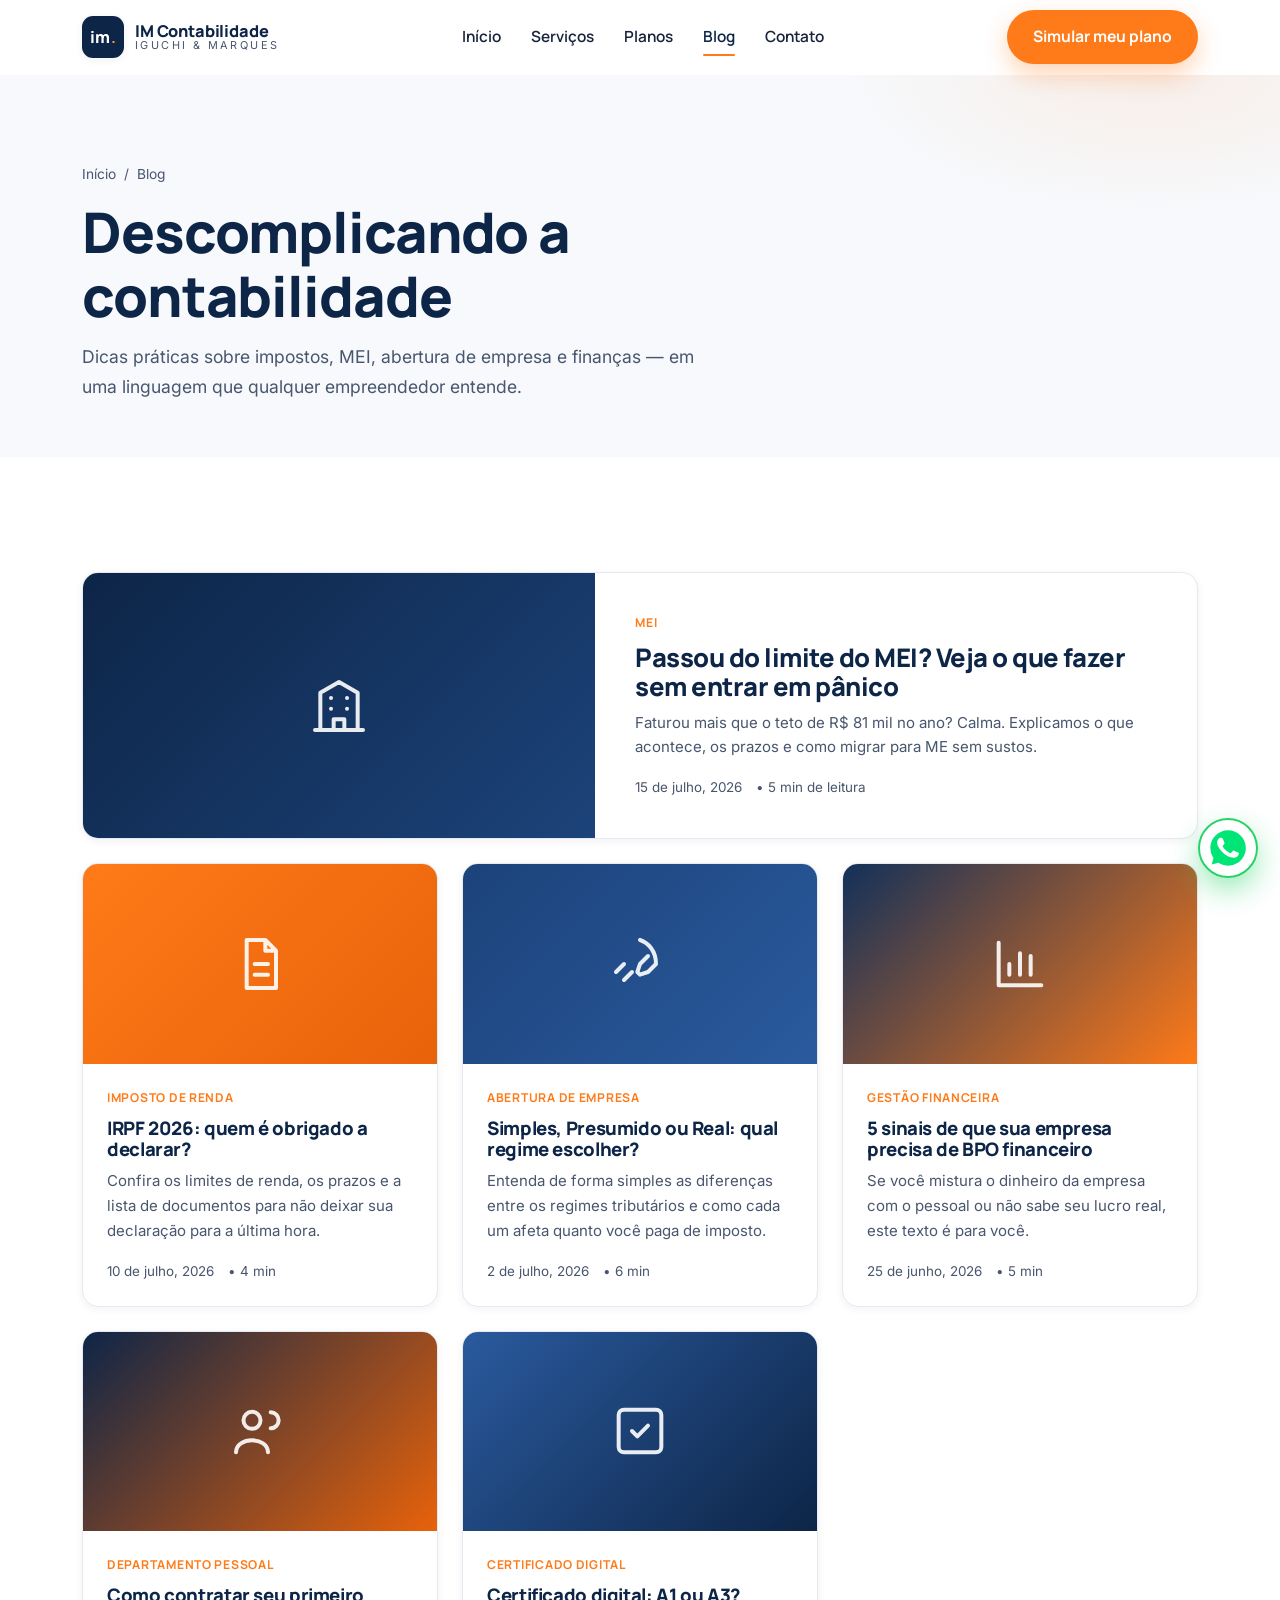
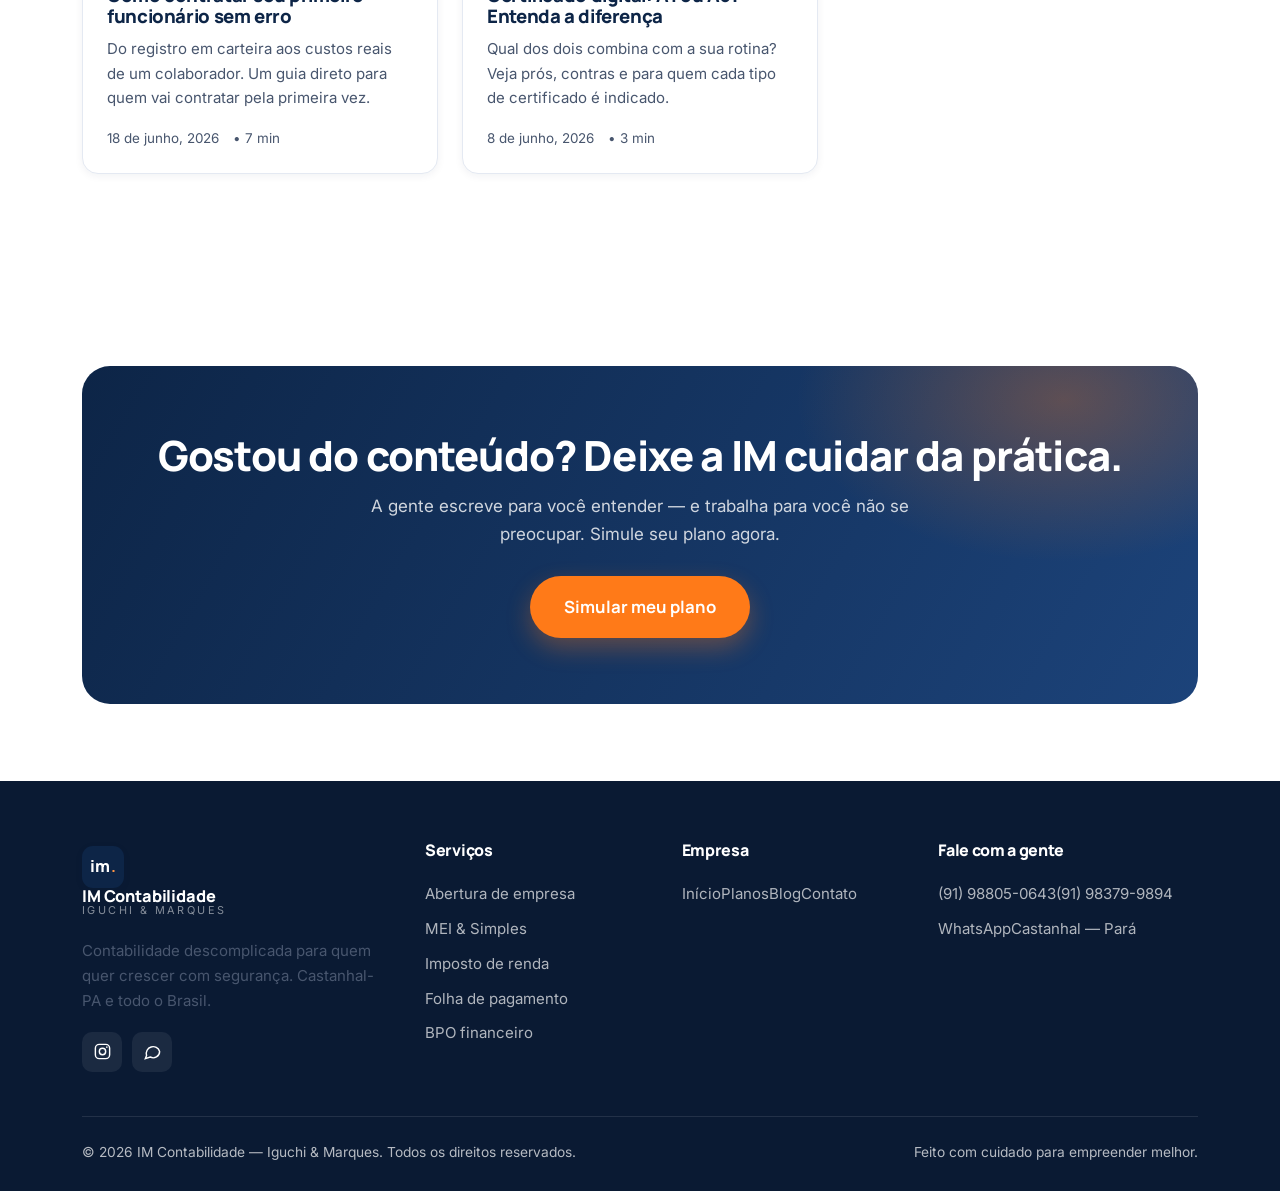
==== commit 75cfdb52: "Ajustes de mobile e icone do WhatsApp - Corrige botao do menu mobile (regra .nav-mobile a vazava: te" ====
--- a/blog.html
+++ b/blog.html
@@ -157,7 +157,7 @@
   </footer>
 
   <a class="wa-float" data-wa="Olá! Vim pelo site da IM Contabilidade e gostaria de atendimento." aria-label="Falar no WhatsApp">
-    <svg viewBox="0 0 24 24"><path d="M12 2a10 10 0 00-8.6 15l-1.3 4.7 4.8-1.3A10 10 0 1012 2zm0 2a8 8 0 016.9 12l.4.7-.8 2.8-2.9-.8-.6.3A8 8 0 1112 4z" fill="#fff"/></svg>
+    <img src="assets/whatsapp.svg" alt="Falar no WhatsApp" />
   </a>
 
   <script src="js/main.js"></script>
--- a/css/style.css
+++ b/css/style.css
@@ -388,9 +388,9 @@
 .footer-bottom { border-top: 1px solid rgba(255,255,255,.1); margin-top: 44px; padding-top: 24px; display: flex; justify-content: space-between; gap: 16px; flex-wrap: wrap; font-size: .86rem; }
 
 /* ---------- WhatsApp flutuante ---------- */
-.wa-float { position: fixed; right: 22px; bottom: 22px; z-index: 90; width: 60px; height: 60px; border-radius: 50%; background: #25d366; display: grid; place-items: center; box-shadow: 0 12px 28px rgba(37,211,102,.45); transition: transform .3s var(--ease); }
+.wa-float { position: fixed; right: 22px; bottom: 22px; z-index: 90; width: 60px; height: 60px; border-radius: 50%; background: #fff; display: grid; place-items: center; box-shadow: 0 12px 28px rgba(37,211,102,.45); transition: transform .3s var(--ease); }
 .wa-float:hover { transform: scale(1.08); }
-.wa-float svg { width: 32px; height: 32px; fill: #fff; }
+.wa-float img { width: 72%; height: 72%; }
 .wa-float::after { content:""; position:absolute; inset:0; border-radius:50%; border:2px solid #25d366; animation: ring 2.4s ease-out infinite; }
 @keyframes ring { 0%{transform:scale(1);opacity:.7} 100%{transform:scale(1.5);opacity:0} }
 
@@ -456,7 +456,18 @@
 /* ---------- Mobile nav panel ---------- */
 .nav-mobile { position: fixed; inset: 74px 0 auto 0; background: #fff; border-bottom: 1px solid var(--line); box-shadow: var(--shadow); padding: 20px 22px 28px; transform: translateY(-120%); transition: transform .4s var(--ease); z-index: 99; display:none; }
 .nav-mobile a { display: block; padding: 13px 4px; font-family: var(--font-head); font-weight: 600; font-size: 1.05rem; color: var(--ink); border-bottom: 1px solid var(--line); }
-.nav-mobile .btn { margin-top: 18px; }
+/* Reforça o botão dentro do menu mobile (senão a regra .nav-mobile a vaza:
+   deixava o texto escuro, alinhado à esquerda e com linha divisória) */
+.nav-mobile .btn {
+  display: flex;
+  justify-content: center;
+  align-items: center;
+  margin-top: 22px;
+  padding: 16px 26px;
+  border-bottom: none;
+  color: #fff;
+  font-size: 1rem;
+}
 body.nav-open .nav-mobile { transform: none; }
 
 /* ---------- Responsivo ---------- */
@@ -485,6 +496,9 @@
   .hero-cta { flex-direction: column; align-items: stretch; }
   .hero-cta .btn, .cta-actions .btn { width: 100%; }
   .hero-trust { font-size: .86rem; }
+  /* Foto do hero não pode ocupar a tela toda no celular */
+  .hero-visual { max-width: 280px; margin-inline: auto; }
+  .about-grid .photo-frame { max-width: 320px; margin-inline: auto; }
 }
 
 @media (prefers-reduced-motion: reduce) {
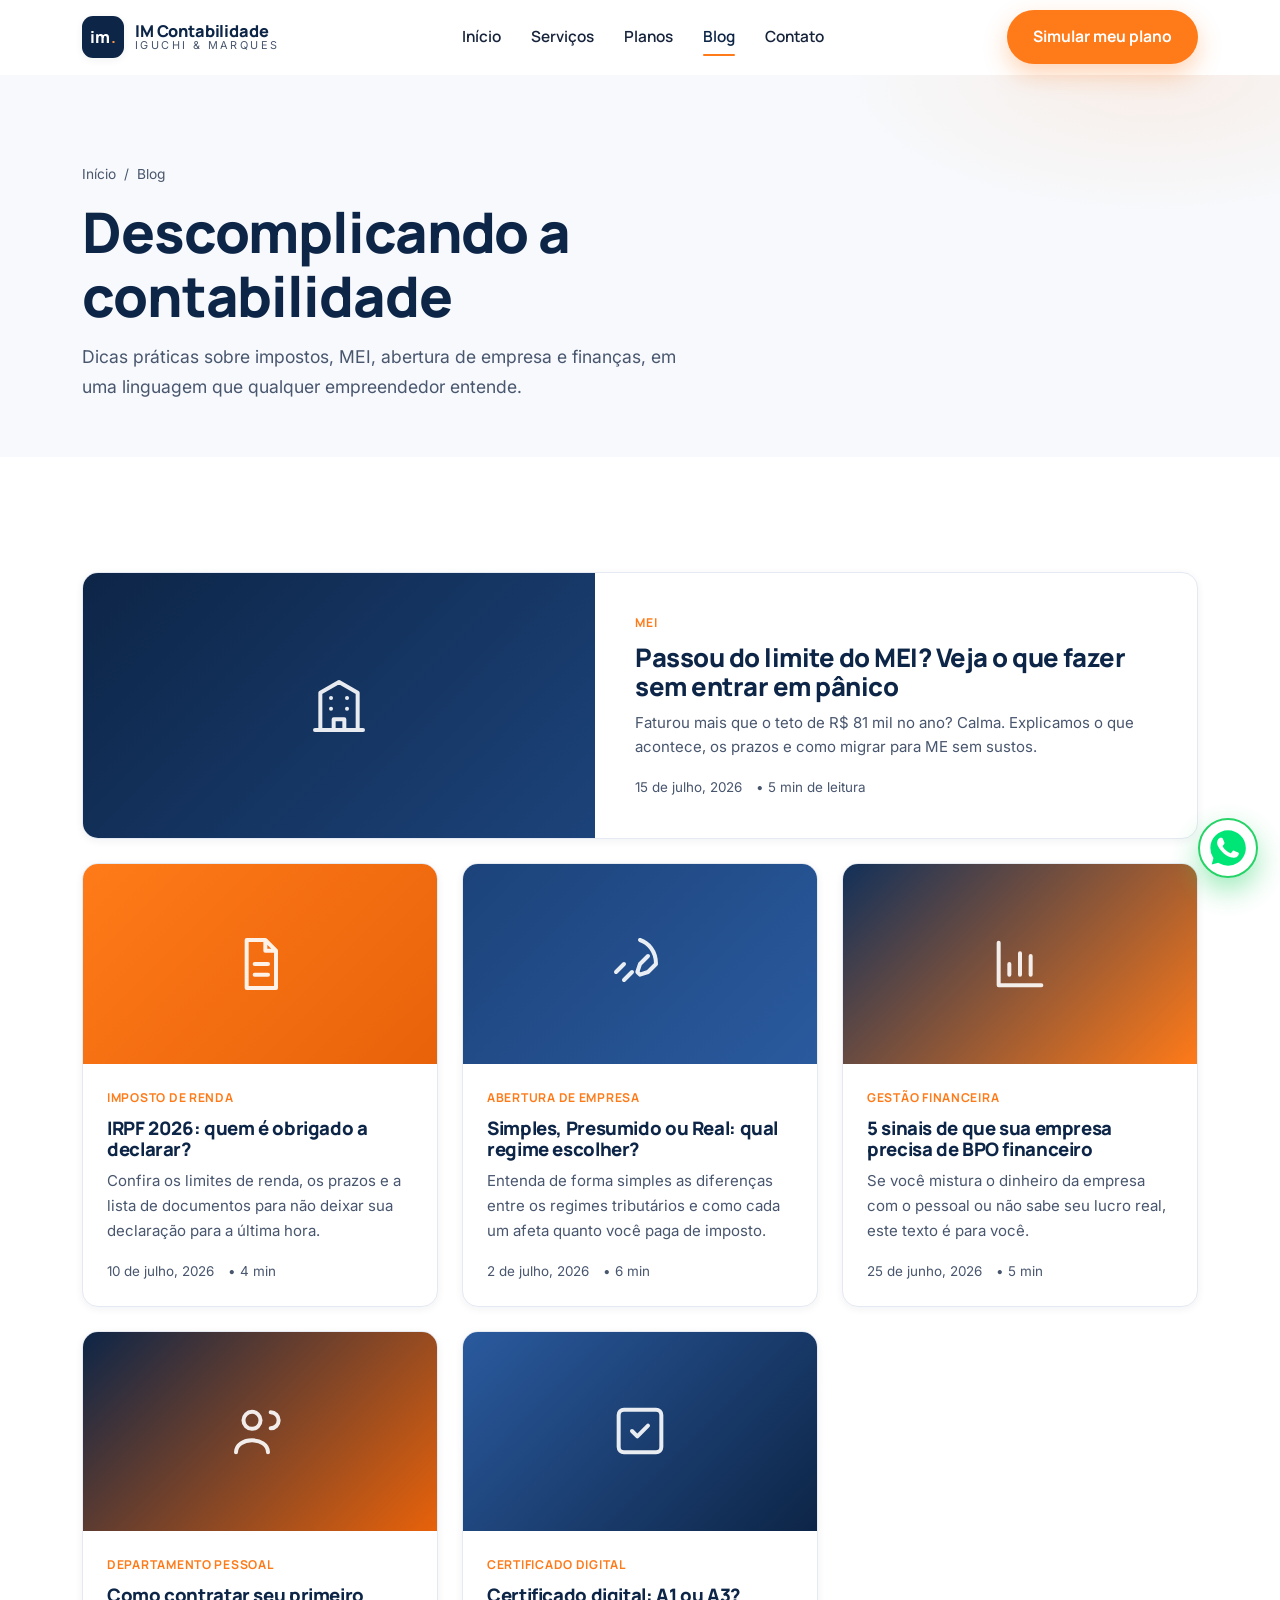
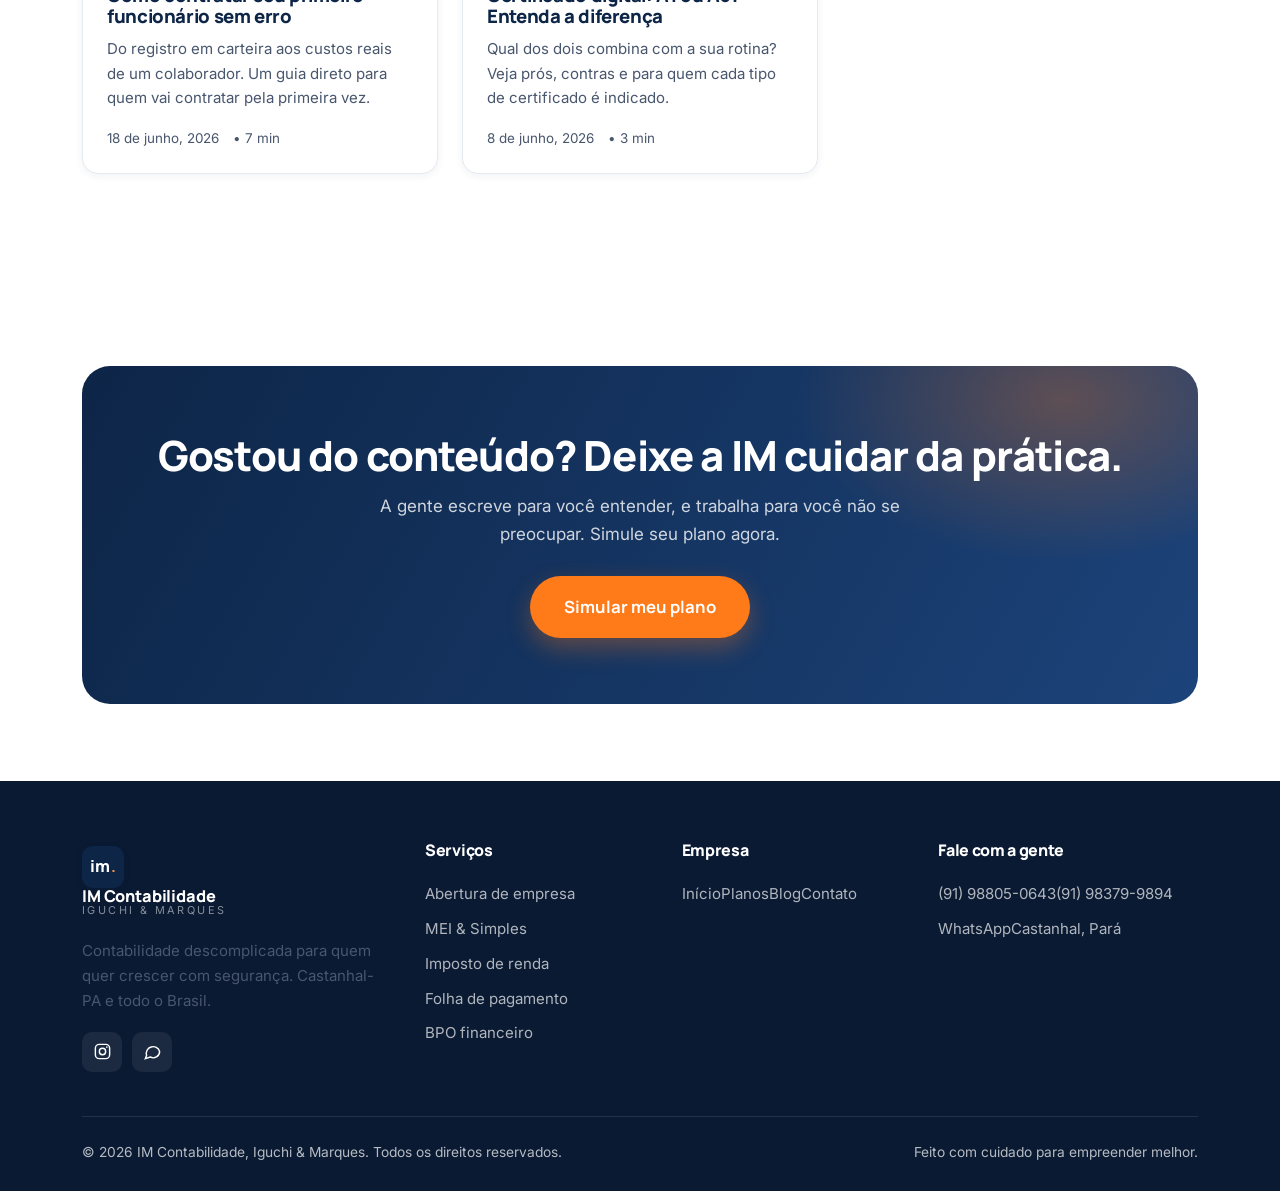
==== commit 42416ea1: "Remove todos os travessoes (em dash) do site Troca "—"/"–" por pontuacao natural em pt-BR (virgula, " ====
--- a/blog.html
+++ b/blog.html
@@ -3,7 +3,7 @@
 <head>
   <meta charset="UTF-8" />
   <meta name="viewport" content="width=device-width, initial-scale=1.0" />
-  <title>Blog — IM Contabilidade | Dicas de contabilidade e impostos</title>
+  <title>Blog da IM Contabilidade | Dicas de contabilidade e impostos</title>
   <meta name="description" content="Conteúdos práticos sobre MEI, imposto de renda, abertura de empresa e gestão financeira para empreendedores. Blog da IM Contabilidade." />
   <link rel="preconnect" href="https://fonts.googleapis.com" />
   <link rel="preconnect" href="https://fonts.gstatic.com" crossorigin />
@@ -36,7 +36,7 @@
       <div class="container">
         <div class="crumbs reveal"><a href="index.html">Início</a> / <span>Blog</span></div>
         <h1 class="reveal d1">Descomplicando a contabilidade</h1>
-        <p class="reveal d2">Dicas práticas sobre impostos, MEI, abertura de empresa e finanças — em uma linguagem que qualquer empreendedor entende.</p>
+        <p class="reveal d2">Dicas práticas sobre impostos, MEI, abertura de empresa e finanças, em uma linguagem que qualquer empreendedor entende.</p>
       </div>
     </section>
 
@@ -127,7 +127,7 @@
       <div class="container">
         <div class="cta-band reveal">
           <h2>Gostou do conteúdo? Deixe a IM cuidar da prática.</h2>
-          <p>A gente escreve para você entender — e trabalha para você não se preocupar. Simule seu plano agora.</p>
+          <p>A gente escreve para você entender, e trabalha para você não se preocupar. Simule seu plano agora.</p>
           <div class="cta-actions"><a href="planos.html" class="btn btn-primary btn-lg">Simular meu plano</a></div>
         </div>
       </div>
@@ -147,10 +147,10 @@
         </div>
         <div><h4>Serviços</h4><a href="servicos.html">Abertura de empresa</a><a href="servicos.html">MEI &amp; Simples</a><a href="servicos.html">Imposto de renda</a><a href="servicos.html">Folha de pagamento</a><a href="servicos.html">BPO financeiro</a></div>
         <div><h4>Empresa</h4><a href="index.html">Início</a><a href="planos.html">Planos</a><a href="blog.html">Blog</a><a href="contato.html">Contato</a></div>
-        <div><h4>Fale com a gente</h4><a href="tel:+5591988050643">(91) 98805-0643</a><a href="tel:+5591983799894">(91) 98379-9894</a><a data-wa="Olá! Vim pelo site da IM Contabilidade.">WhatsApp</a><a href="#">Castanhal — Pará</a></div>
+        <div><h4>Fale com a gente</h4><a href="tel:+5591988050643">(91) 98805-0643</a><a href="tel:+5591983799894">(91) 98379-9894</a><a data-wa="Olá! Vim pelo site da IM Contabilidade.">WhatsApp</a><a href="#">Castanhal, Pará</a></div>
       </div>
       <div class="footer-bottom">
-        <span>© <span data-year>2026</span> IM Contabilidade — Iguchi &amp; Marques. Todos os direitos reservados.</span>
+        <span>© <span data-year>2026</span> IM Contabilidade, Iguchi &amp; Marques. Todos os direitos reservados.</span>
         <span>Feito com cuidado para empreender melhor.</span>
       </div>
     </div>
--- a/css/style.css
+++ b/css/style.css
@@ -1,5 +1,5 @@
 /* =========================================================
-   IM Contabilidade — Design System
+   IM Contabilidade, Design System
    Branco (base) · Navy (marca) · Laranja (acento)
    ========================================================= */
 
@@ -495,10 +495,14 @@
   .section { padding-block: 56px; }
   .hero-cta { flex-direction: column; align-items: stretch; }
   .hero-cta .btn, .cta-actions .btn { width: 100%; }
-  .hero-trust { font-size: .86rem; }
-  /* Foto do hero não pode ocupar a tela toda no celular */
-  .hero-visual { max-width: 280px; margin-inline: auto; }
-  .about-grid .photo-frame { max-width: 320px; margin-inline: auto; }
+  /* No celular: sem foto solta ocupando a tela toda no hero, e sem a faixa de
+     serviços (que aparece esquisita e ainda se repete nos cards logo abaixo) */
+  .hero-visual { display: none; }
+  .trustbar { display: none; }
+  /* Linha de avaliação empilhada, sem o "•" solto quebrando a linha */
+  .hero-trust { flex-direction: column; align-items: flex-start; gap: 6px; font-size: .92rem; }
+  .hero-trust .sep { display: none; }
+  .about-grid .photo-frame { max-width: 300px; margin-inline: auto; }
 }
 
 @media (prefers-reduced-motion: reduce) {
